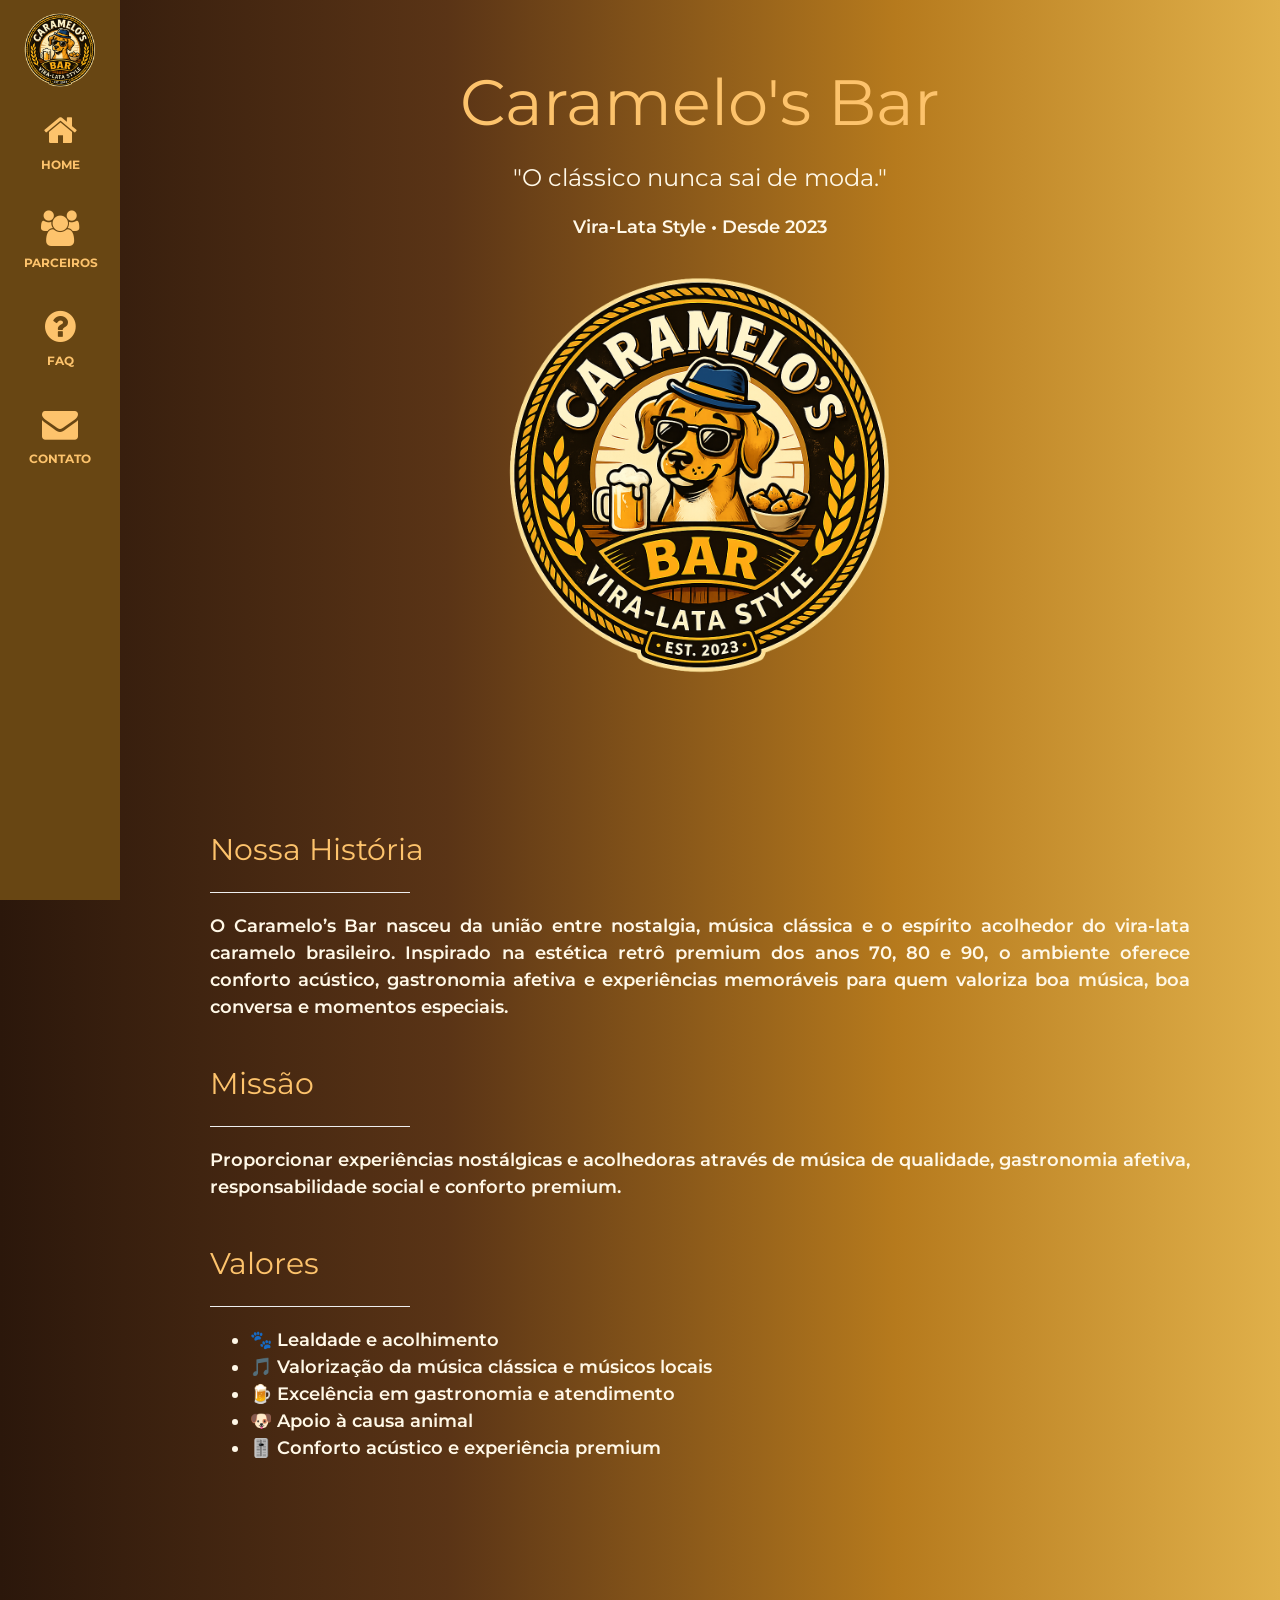
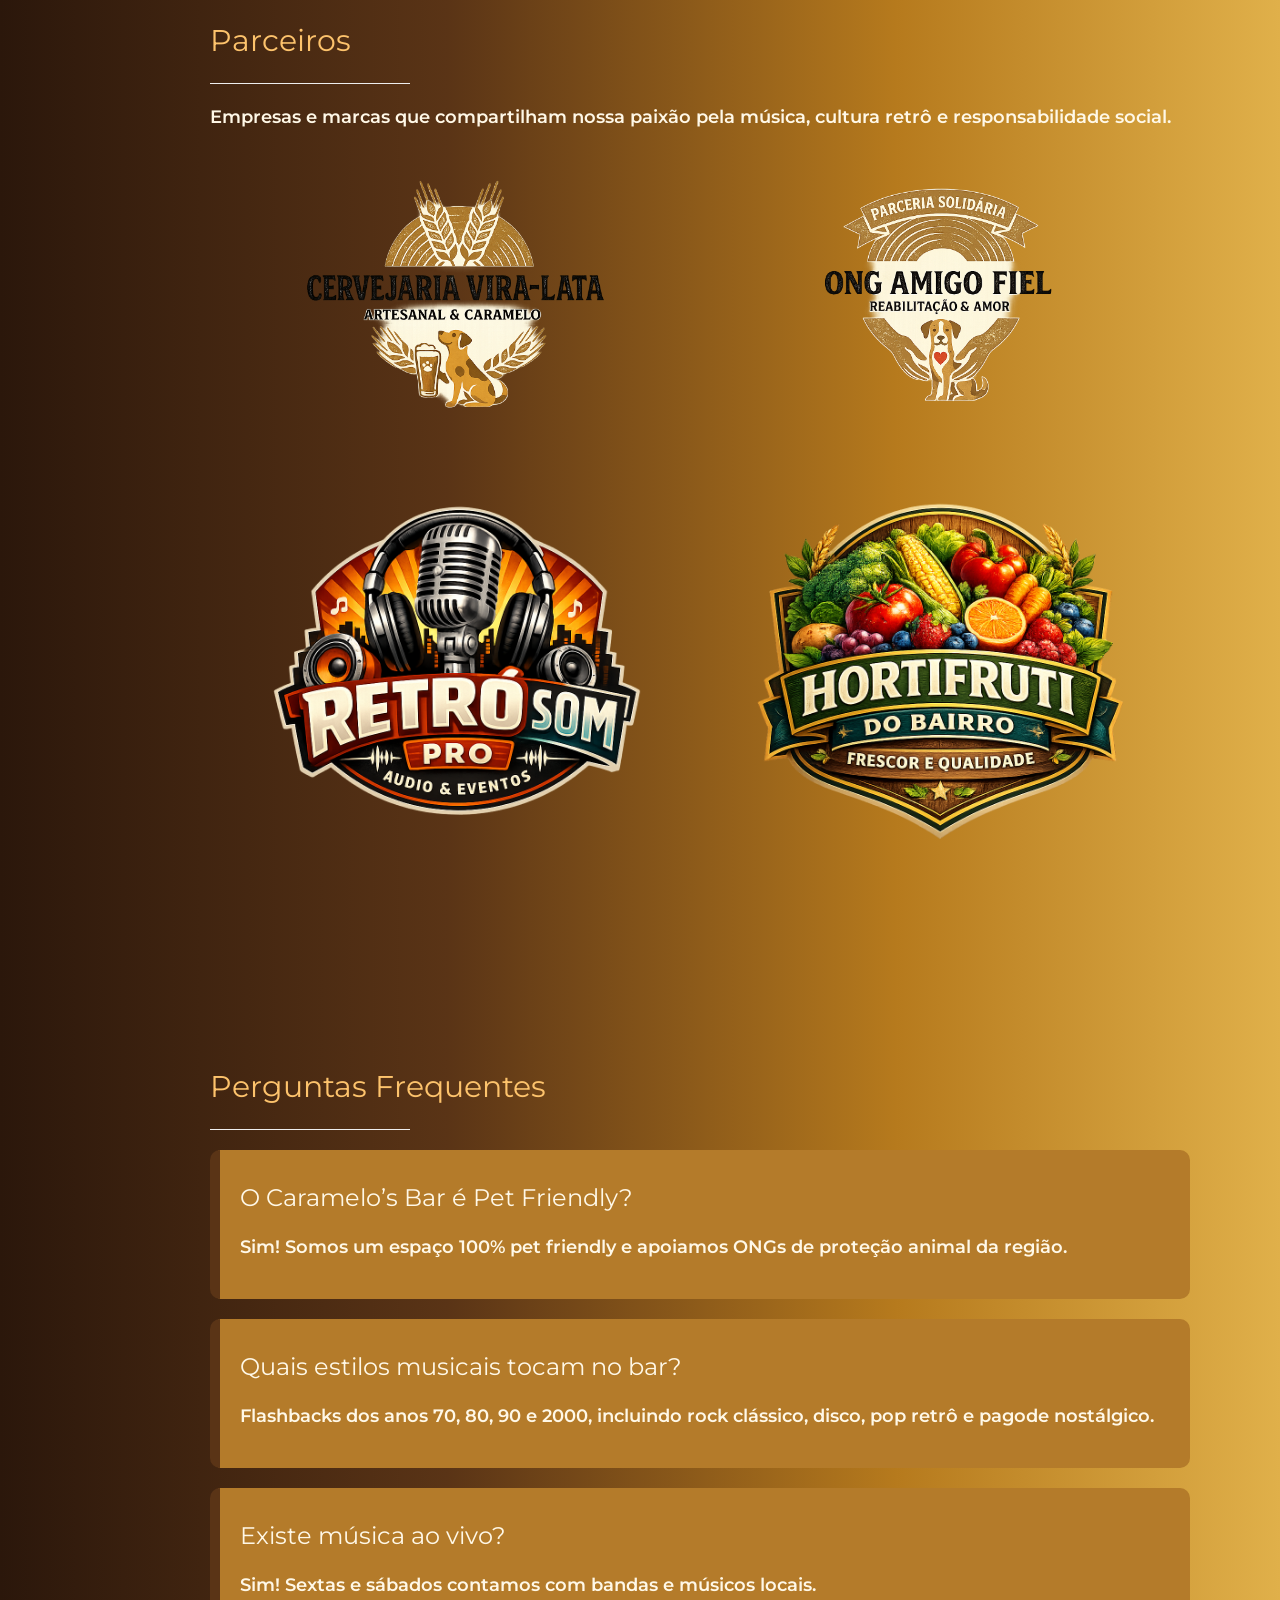
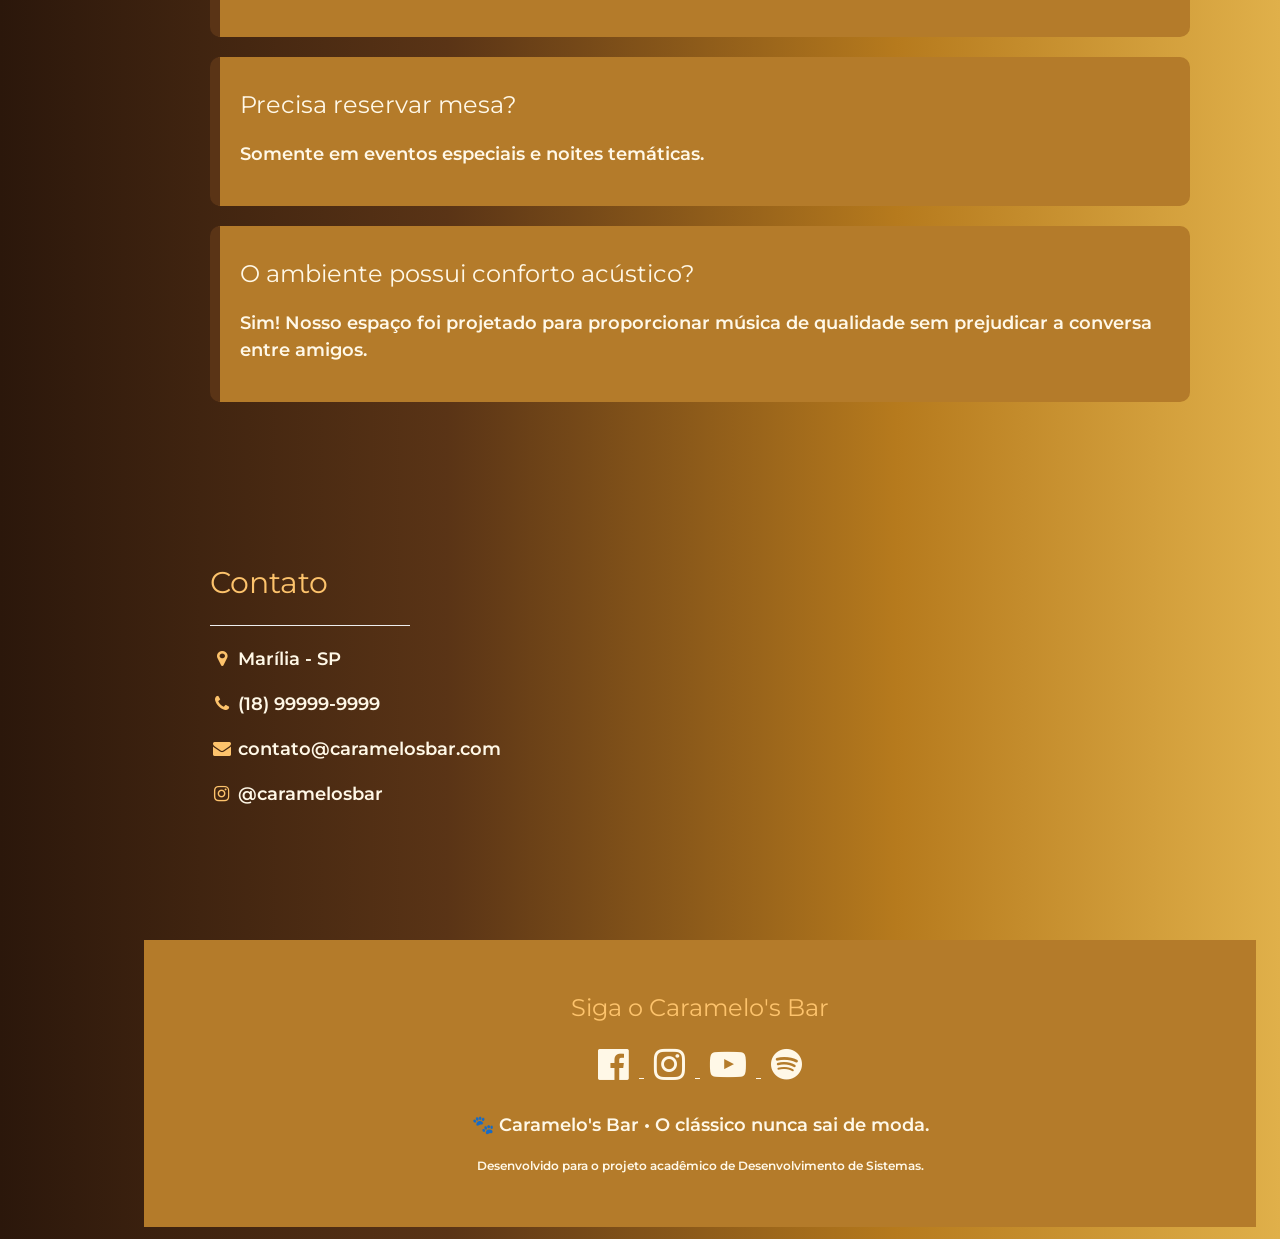
==== site_caramelos_bar/index.html @ 5e8f4277 "primeiro commit" ====
<!DOCTYPE html>
<html lang="pt-br">

<head>

<meta charset="UTF-8">

<meta name="viewport" content="width=device-width, initial-scale=1">

<title>Caramelo's Bar</title>

<link href="https://fonts.googleapis.com/css2?family=Montserrat:wght@400;600;700&display=swap" rel="stylesheet">

<!-- W3.CSS -->
<link rel="stylesheet"
href="https://www.w3schools.com/w3css/4/w3.css">

<!-- Font Awesome -->
<link rel="stylesheet"
href="https://cdnjs.cloudflare.com/ajax/libs/font-awesome/4.7.0/css/font-awesome.min.css">

<style>

html{
scroll-behavior:smooth;
}

body,h1,h2,h3,h4,h5,h6{
font-family: "Montserrat", sans-serif;
}

body{
background: linear-gradient(
to right,
#2B170B 0%,
#5A3416 35%,
#B67A1D 70%,
#E0B04A 100%
);
margin:0;
font-size:18px;
font-weight:600;
color:#fff8e7;
}

.w3-sidebar{
width:120px;
background:#684613;
color:#fdc36c;
}

.w3-sidebar p{
    font-size:12px;
    font-weight:bold;
    margin-top:5px;
}

#main{
margin-left:120px;
}

.w3-text-caramelo{
color:#fdc36c;
}

.banner{
width:40%;
border-radius:15px;
transition:0.3s;
}

.section-title{
margin-top:40px;
}

.card-faq{
background:#b47b2a;
padding:20px;
border-left:10px solid #5A3416;
border-radius:10px;
margin-bottom:20px;
transition:0.3s;
}

.card-faq:hover{
transform:scale(1.02);
background:#8a5a21;
}

.parceiro-img{
border-radius:15px;
transition:0.3s;
}

.parceiro-img:hover{
opacity:0.8;
transform:scale(1.03);
}

footer{
background:#b47b2a;
padding:40px;
margin-top:50px;
}

.social-icons i{
margin:10px;
transition:0.3s;
}

.social-icons i:hover{
color:#5A3416;
transform:scale(1.2);
}

.logo-sidebar{
width: 100px;
height:auto;
padding:10px;
display:block;
margin:auto;
}

.nav-mobile{
display:none;
}

@media only screen and (max-width:600px){

#main{
margin-left:0;
}

.w3-sidebar{
display:none;
}

.nav-mobile{
display:block;
}

.banner{
width: 100%;
}

}

</style>

</head>

<body>

<!-- SIDEBAR -->

<nav class="w3-sidebar w3-bar-block w3-center w3-hide-small">

<img src="imagens/caramelo.png"
class="logo-sidebar">

<a href="#home"
class="w3-bar-item w3-button w3-padding-large w3-hover-black">

<i class="fa fa-home w3-xxlarge"></i>

<p>HOME</p>

</a>

<a href="#parceiros"
class="w3-bar-item w3-button w3-padding-large w3-hover-black">

<i class="fa fa-users w3-xxlarge"></i>

<p>PARCEIROS</p>

</a>

<a href="#faq"
class="w3-bar-item w3-button w3-padding-large w3-hover-black">

<i class="fa fa-question-circle w3-xxlarge"></i>

<p>FAQ</p>

</a>

<a href="#contato"
class="w3-bar-item w3-button w3-padding-large w3-hover-black">

<i class="fa fa-envelope w3-xxlarge"></i>

<p>CONTATO</p>

</a>

</nav>

<!-- NAVBAR MOBILE -->

<div class="nav-mobile w3-top w3-hide-large w3-hide-medium">

<nav class="w3-bar w3-black w3-opacity w3-hover-opacity-off w3-center w3-small">

<a href="#home"
class="w3-bar-item w3-button"
style="width:25%">

HOME

</a>

<a href="#parceiros"
class="w3-bar-item w3-button"
style="width:25%">

PARCEIROS

</a>

<a href="#faq"
class="w3-bar-item w3-button"
style="width:25%">

FAQ

</a>

<a href="#contato"
class="w3-bar-item w3-button"
style="width:25%">

CONTATO

</a>

</nav>

</div>

<!-- CONTEÚDO PRINCIPAL -->

<div class="w3-padding-large" id="main">

<!-- HOME -->

<header class="w3-container w3-padding-32 w3-center" id="home">

<h1 class="w3-jumbo">

<span class="w3-text-caramelo">
Caramelo's Bar
</span>

</h1>

<h3>
"O clássico nunca sai de moda."
</h3>

<p>
Vira-Lata Style • Desde 2023
</p>

<img src="imagens/caramelo.png"
alt="Banner do Bar"
class="w3-image banner">

</header>

<!-- SOBRE -->

<div class="w3-content w3-justify w3-padding-64">

<h2 class="w3-text-caramelo section-title">
Nossa História
</h2>

<hr style="width:200px">

<p>

O Caramelo’s Bar nasceu da união entre nostalgia,
música clássica e o espírito acolhedor do vira-lata
caramelo brasileiro.

Inspirado na estética retrô premium dos anos 70, 80 e 90,
o ambiente oferece conforto acústico, gastronomia afetiva
e experiências memoráveis para quem valoriza boa música,
boa conversa e momentos especiais.

</p>

<h2 class="w3-text-caramelo section-title">
Missão
</h2>

<hr style="width:200px">

<p>

Proporcionar experiências nostálgicas e acolhedoras
através de música de qualidade, gastronomia afetiva,
responsabilidade social e conforto premium.

</p>

<h2 class="w3-text-caramelo section-title">
Valores
</h2>

<hr style="width:200px">

<ul>

<li>🐾 Lealdade e acolhimento</li>

<li>🎵 Valorização da música clássica e músicos locais</li>

<li>🍺 Excelência em gastronomia e atendimento</li>

<li>🐶 Apoio à causa animal</li>

<li>🎚️ Conforto acústico e experiência premium</li>

</ul>

</div>

<!-- PARCEIROS -->

<div class="w3-padding-64 w3-content" id="parceiros">

<h2 class="w3-text-caramelo">
Parceiros
</h2>

<hr style="width:200px">

<p>
Empresas e marcas que compartilham nossa paixão
pela música, cultura retrô e responsabilidade social.
</p>

<div class="w3-row-padding w3-margin-top">

<div class="w3-half">

<img src="imagens/cervejaria.png"
alt="Parceiro  do bar: cervejaria artesanal local"
style="width:100%"
class="parceiro-img">

</div>

<div class="w3-half">

<img src="imagens/ong.png"
alt="Parceiro  do bar: ONG de proteção animal"
style="width:100%"
class="parceiro-img">

</div>

<div class="w3-half">

<img src="imagens/retrosom.png"
alt="Parceiro  do bar: Retrosom"
style="width:100%"
class="parceiro-img">

</div>

<div class="w3-half">

<img src="imagens/hortifrut.png"
alt="Parceiro  do bar: Hortifrut"
style="width:100%"
class="parceiro-img">

</div>

</div>

</div>

<!-- FAQ -->

<div class="w3-padding-64 w3-content" id="faq">

<h2 class="w3-text-caramelo">
Perguntas Frequentes
</h2>

<hr style="width:200px">

<div class="card-faq">

<h3>
O Caramelo’s Bar é Pet Friendly?
</h3>

<p>
Sim! Somos um espaço 100% pet friendly e apoiamos
ONGs de proteção animal da região.
</p>

</div>

<div class="card-faq">

<h3>
Quais estilos musicais tocam no bar?
</h3>

<p>
Flashbacks dos anos 70, 80, 90 e 2000,
incluindo rock clássico, disco, pop retrô
e pagode nostálgico.
</p>

</div>

<div class="card-faq">

<h3>
Existe música ao vivo?
</h3>

<p>
Sim! Sextas e sábados contamos com bandas e músicos locais.
</p>

</div>

<div class="card-faq">

<h3>
Precisa reservar mesa?
</h3>

<p>
Somente em eventos especiais e noites temáticas.
</p>

</div>

<div class="card-faq">

<h3>
O ambiente possui conforto acústico?
</h3>

<p>
Sim! Nosso espaço foi projetado para proporcionar música
de qualidade sem prejudicar a conversa entre amigos.
</p>

</div>

</div>

<!-- CONTATO -->

<div class="w3-padding-64 w3-content" id="contato">

<h2 class="w3-text-caramelo">
Contato
</h2>

<hr style="width:200px">

<p>

<i class="fa fa-map-marker fa-fw w3-text-caramelo"></i>

Marília - SP

</p>

<p>

<i class="fa fa-phone fa-fw w3-text-caramelo"></i>

(18) 99999-9999

</p>

<p>

<i class="fa fa-envelope fa-fw w3-text-caramelo"></i>

contato@caramelosbar.com

</p>

<p>

<i class="fa fa-instagram fa-fw w3-text-caramelo"></i>

@caramelosbar

</p>

</div>

<!-- FOOTER -->

<footer class="w3-center">

<h3 class="w3-text-caramelo">
Siga o Caramelo's Bar
</h3>

<div class="social-icons">

<a href="https://facebook.com"
target="_blank">

<i class="fa fa-facebook-official w3-xxlarge"></i>

</a>

<a href="https://instagram.com"
target="_blank">

<i class="fa fa-instagram w3-xxlarge"></i>

</a>

<a href="https://youtube.com"
target="_blank">

<i class="fa fa-youtube-play w3-xxlarge"></i>

</a>

<a href="https://spotify.com"
target="_blank">

<i class="fa fa-spotify w3-xxlarge"></i>

</a>

</div>

<p style="margin-top:20px;">

🐾 Caramelo's Bar • O clássico nunca sai de moda.

</p>

<p class="w3-small">

Desenvolvido para o projeto acadêmico de Desenvolvimento de Sistemas.

</p>

</footer>

</div>

</body>
</html>
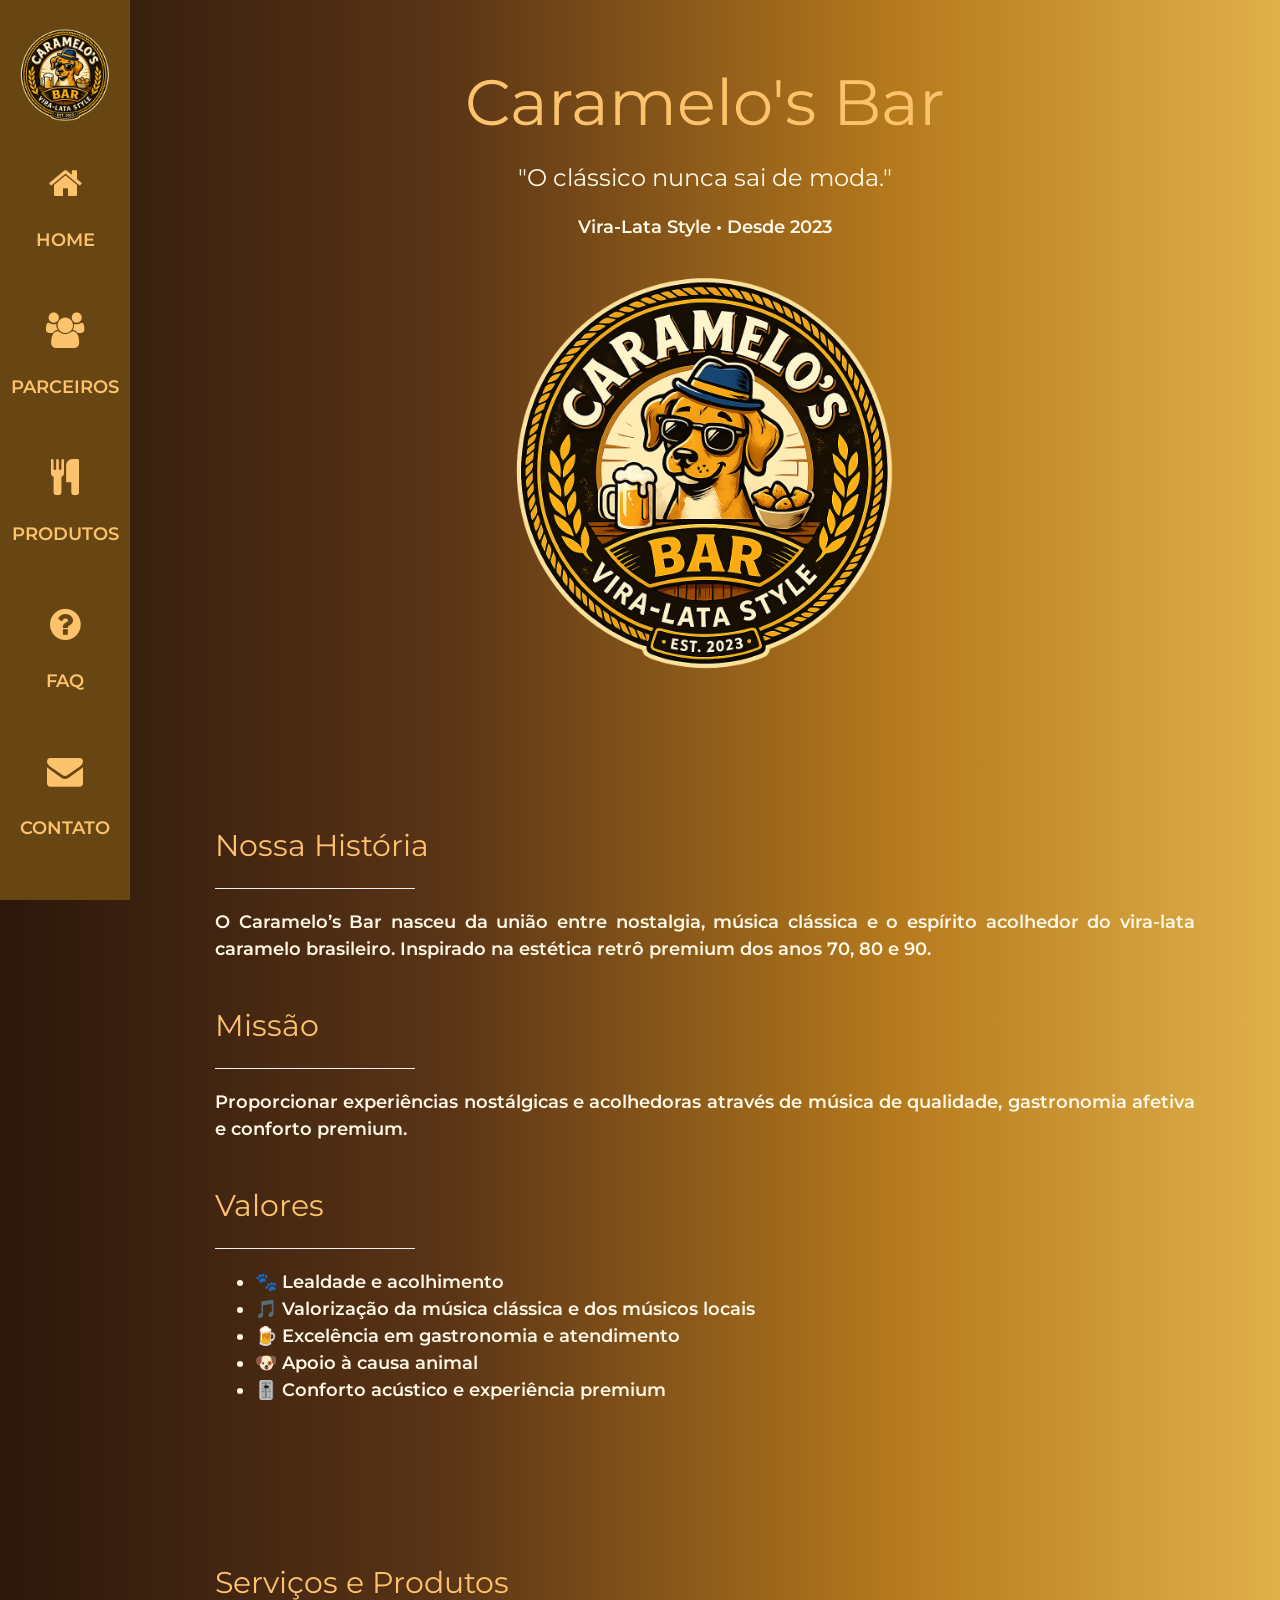
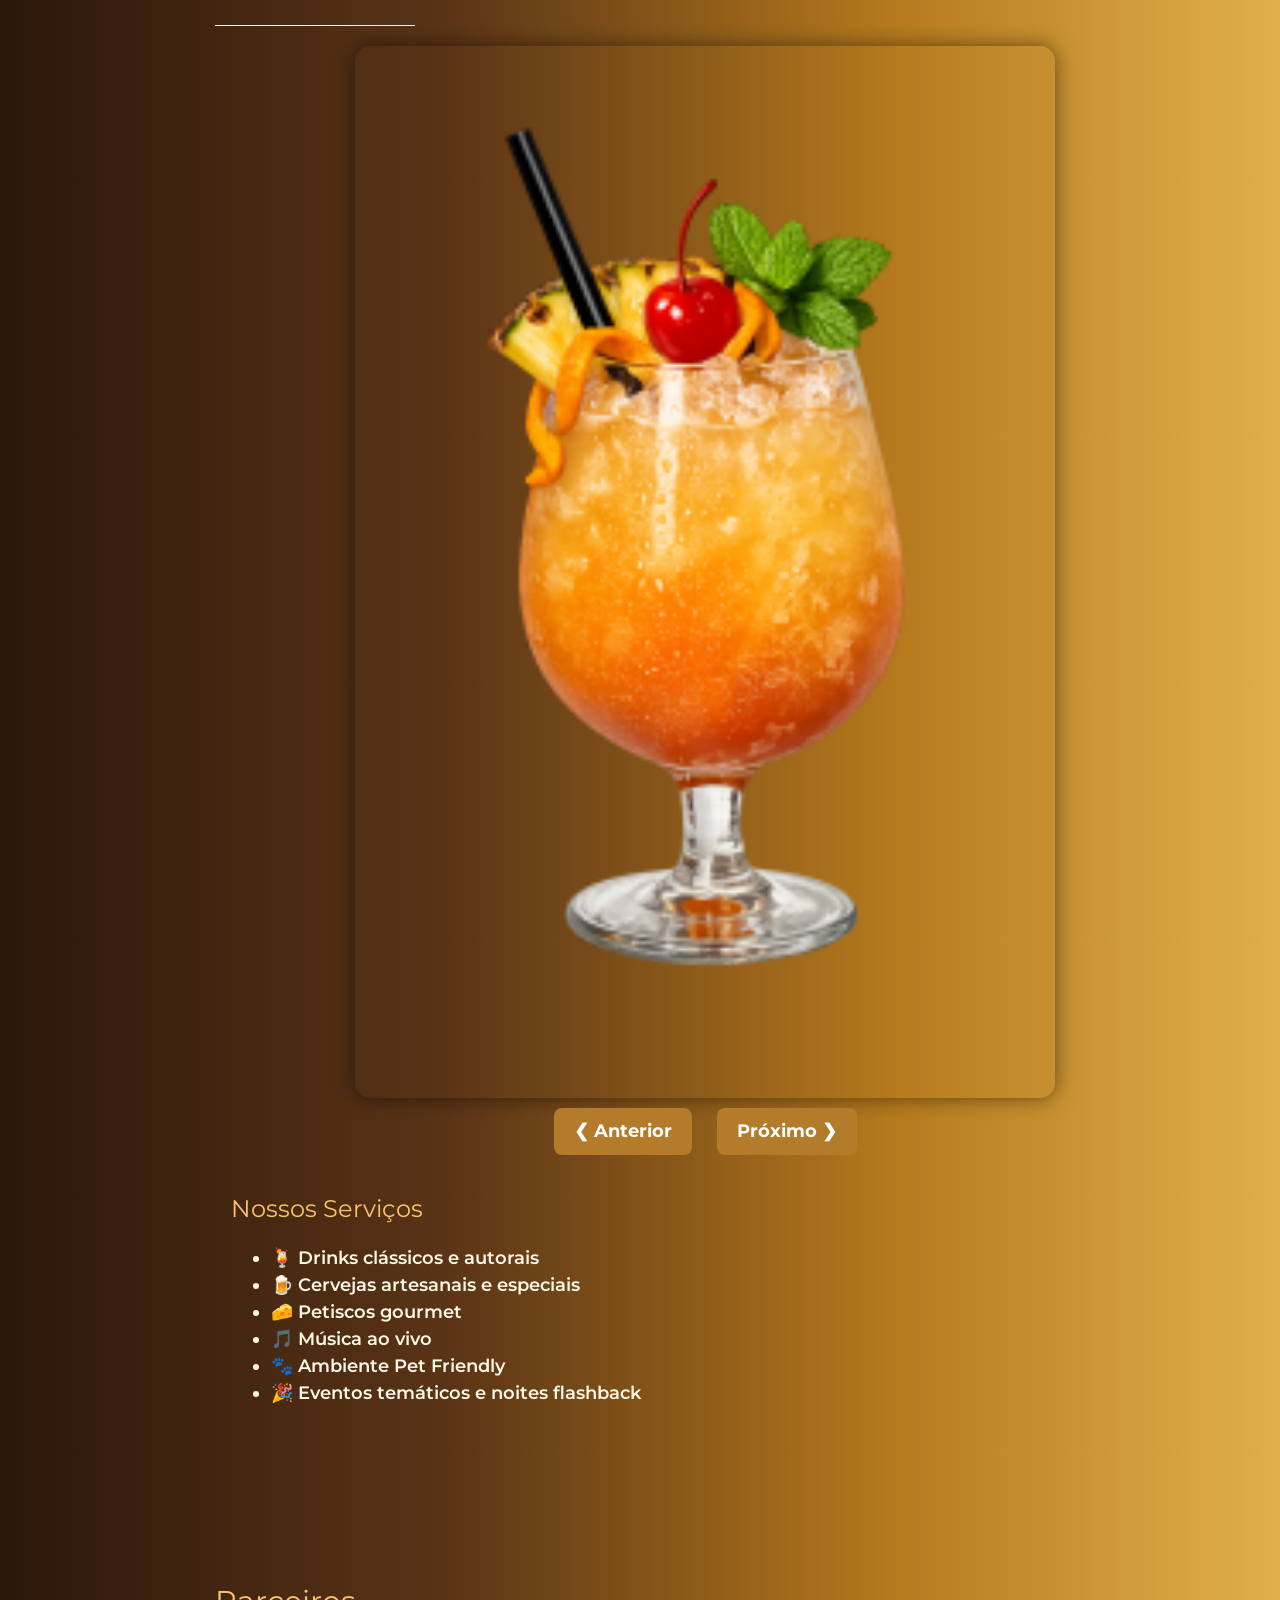
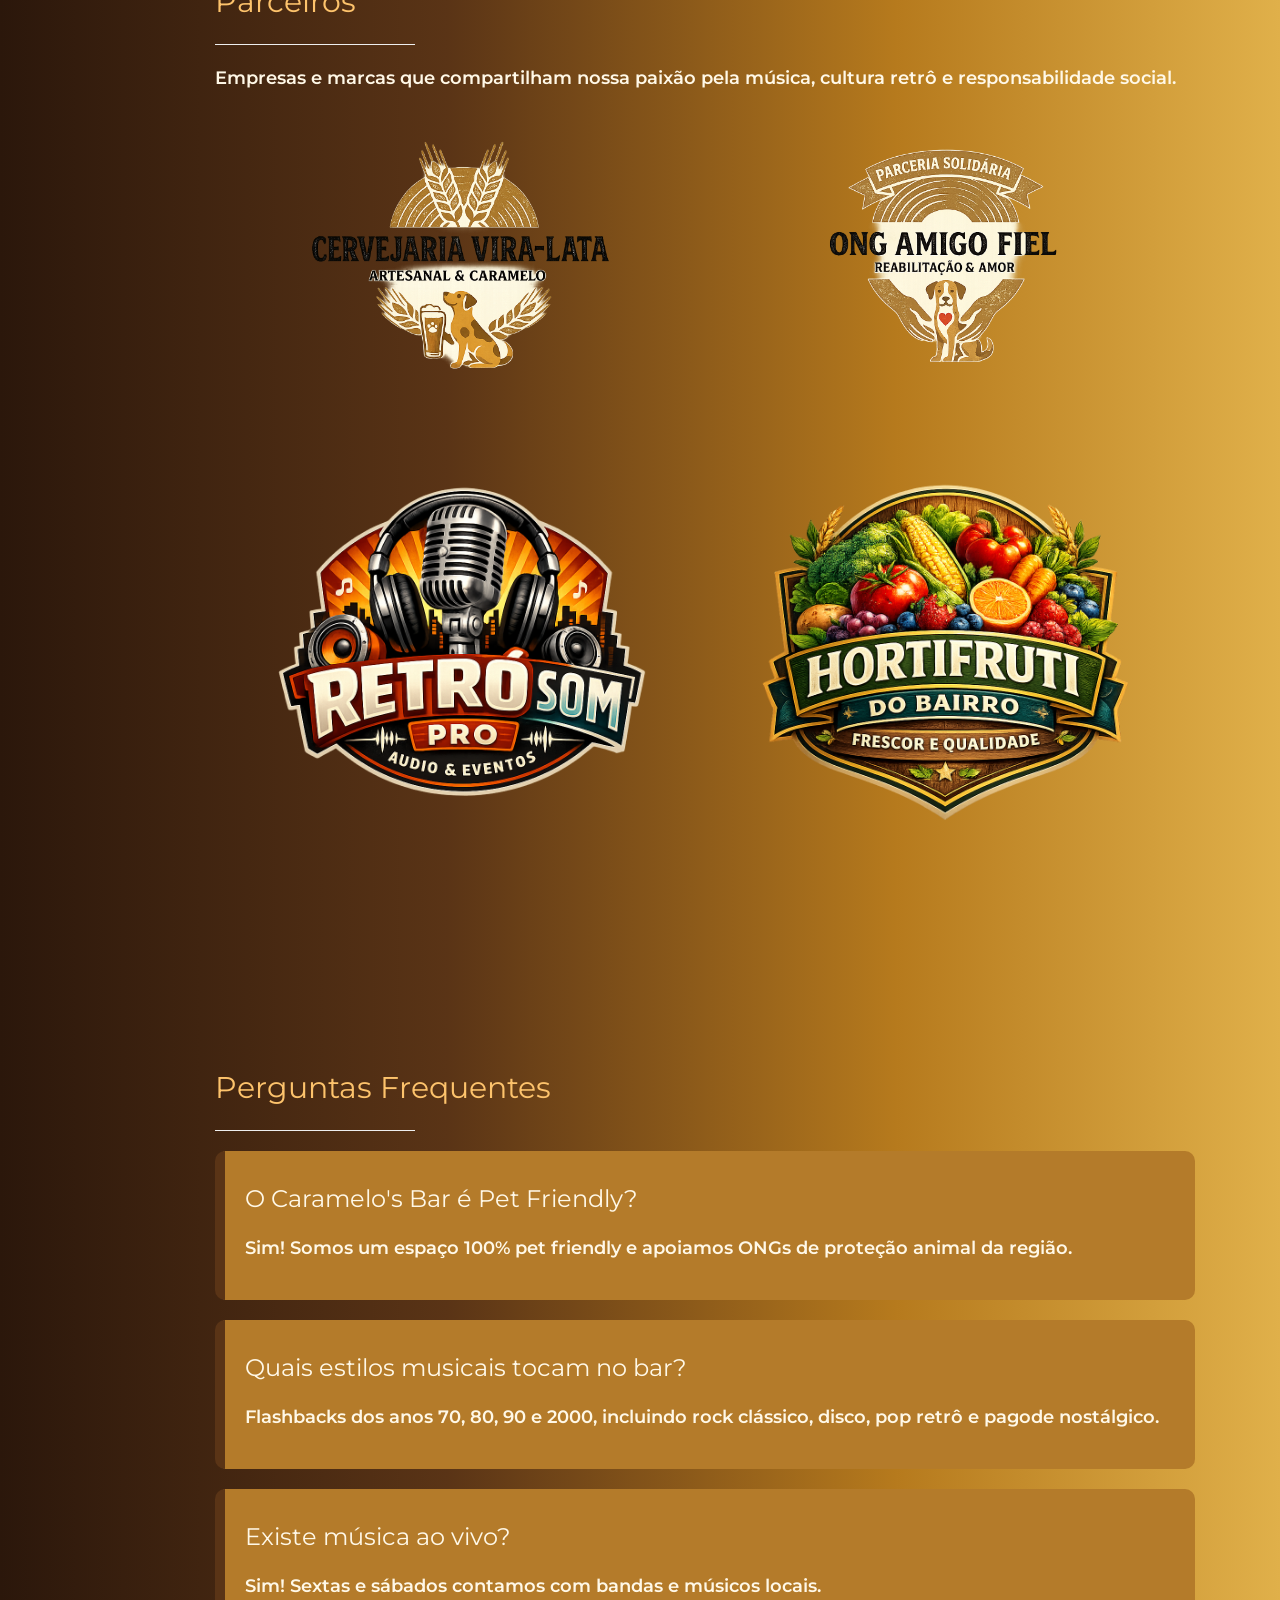
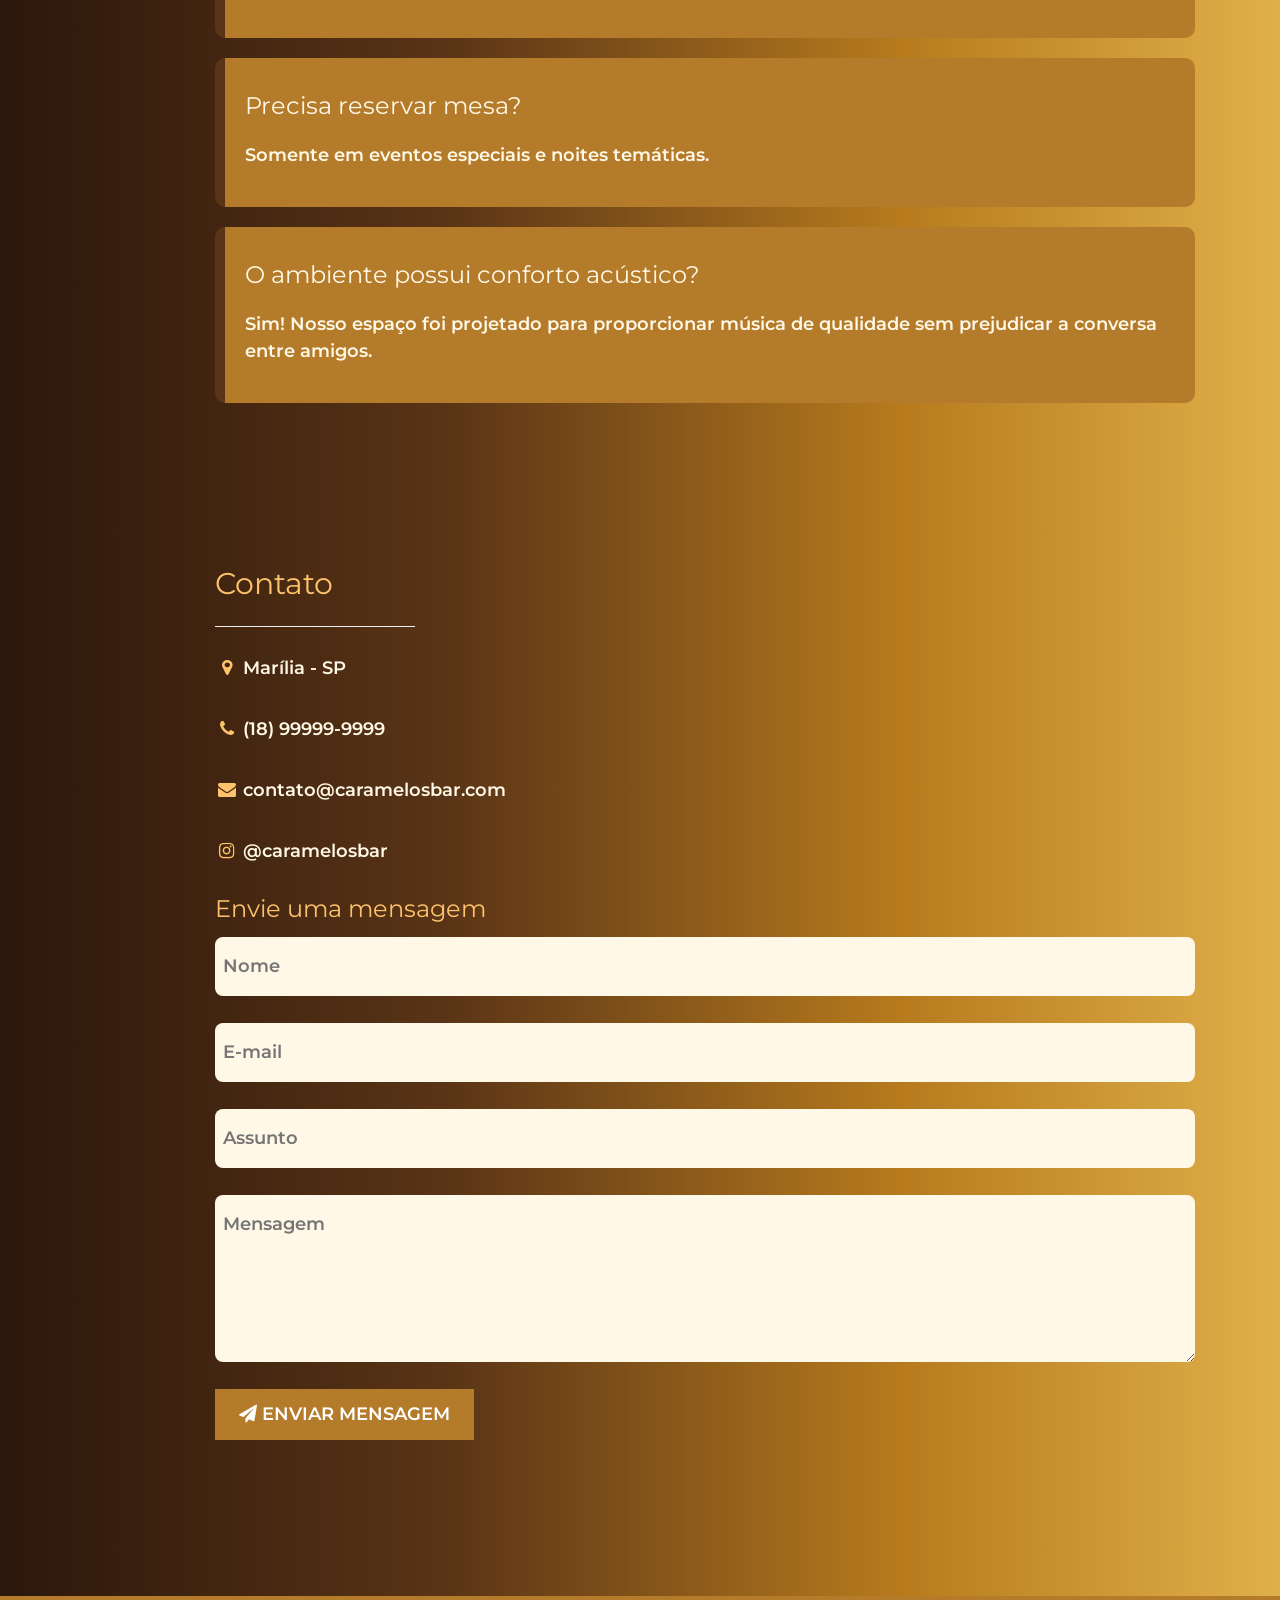
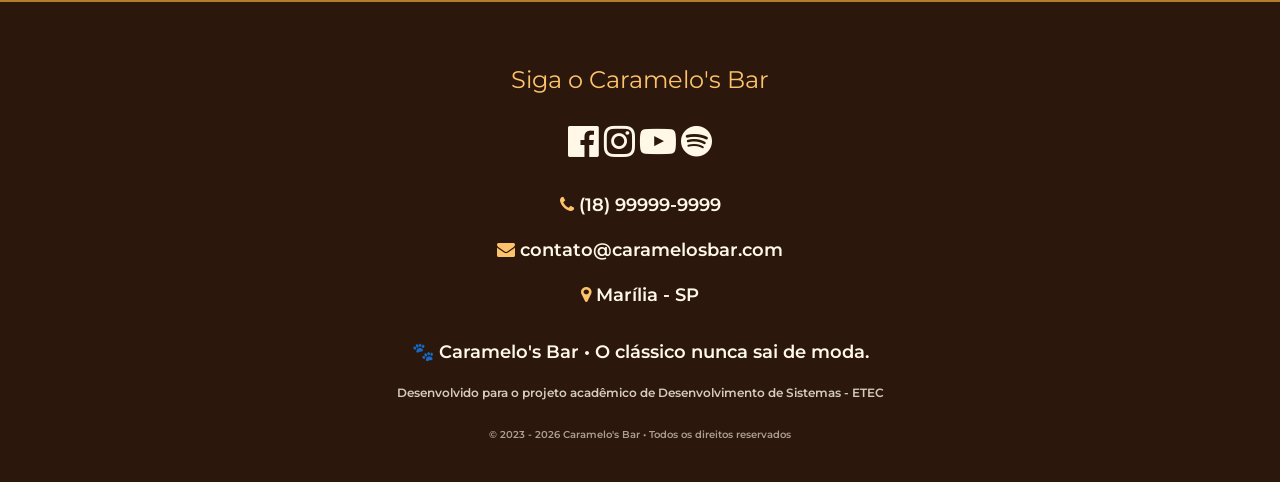
==== commit 9f5455b4: ""feat: adiciona slideshow de produtos, formulário de contato e README do projeto"" ====
--- a/site_caramelos_bar/index.html
+++ b/site_caramelos_bar/index.html
@@ -2,563 +2,448 @@
 <html lang="pt-br">
 
 <head>
-
-<meta charset="UTF-8">
-
-<meta name="viewport" content="width=device-width, initial-scale=1">
-
-<title>Caramelo's Bar</title>
-
-<link href="https://fonts.googleapis.com/css2?family=Montserrat:wght@400;600;700&display=swap" rel="stylesheet">
-
-<!-- W3.CSS -->
-<link rel="stylesheet"
-href="https://www.w3schools.com/w3css/4/w3.css">
-
-<!-- Font Awesome -->
-<link rel="stylesheet"
-href="https://cdnjs.cloudflare.com/ajax/libs/font-awesome/4.7.0/css/font-awesome.min.css">
-
-<style>
-
-html{
-scroll-behavior:smooth;
-}
-
-body,h1,h2,h3,h4,h5,h6{
-font-family: "Montserrat", sans-serif;
-}
-
-body{
-background: linear-gradient(
-to right,
-#2B170B 0%,
-#5A3416 35%,
-#B67A1D 70%,
-#E0B04A 100%
-);
-margin:0;
-font-size:18px;
-font-weight:600;
-color:#fff8e7;
-}
-
-.w3-sidebar{
-width:120px;
-background:#684613;
-color:#fdc36c;
-}
-
-.w3-sidebar p{
-    font-size:12px;
-    font-weight:bold;
-    margin-top:5px;
-}
-
-#main{
-margin-left:120px;
-}
-
-.w3-text-caramelo{
-color:#fdc36c;
-}
-
-.banner{
-width:40%;
-border-radius:15px;
-transition:0.3s;
-}
-
-.section-title{
-margin-top:40px;
-}
-
-.card-faq{
-background:#b47b2a;
-padding:20px;
-border-left:10px solid #5A3416;
-border-radius:10px;
-margin-bottom:20px;
-transition:0.3s;
-}
-
-.card-faq:hover{
-transform:scale(1.02);
-background:#8a5a21;
-}
-
-.parceiro-img{
-border-radius:15px;
-transition:0.3s;
-}
-
-.parceiro-img:hover{
-opacity:0.8;
-transform:scale(1.03);
-}
-
-footer{
-background:#b47b2a;
-padding:40px;
-margin-top:50px;
-}
-
-.social-icons i{
-margin:10px;
-transition:0.3s;
-}
-
-.social-icons i:hover{
-color:#5A3416;
-transform:scale(1.2);
-}
-
-.logo-sidebar{
-width: 100px;
-height:auto;
-padding:10px;
-display:block;
-margin:auto;
-}
-
-.nav-mobile{
-display:none;
-}
-
-@media only screen and (max-width:600px){
-
-#main{
-margin-left:0;
-}
-
-.w3-sidebar{
-display:none;
-}
-
-.nav-mobile{
-display:block;
-}
-
-.banner{
-width: 100%;
-}
-
-}
-
-</style>
-
+    <meta charset="UTF-8">
+    <meta name="viewport" content="width=device-width, initial-scale=1.0">
+    <title>Caramelo's Bar</title>
+    
+    <!-- Google Fonts -->
+    <link href="https://fonts.googleapis.com/css2?family=Montserrat:wght@400;600;700&display=swap" rel="stylesheet">
+    
+    <!-- W3.CSS -->
+    <link rel="stylesheet" href="https://www.w3schools.com/w3css/4/w3.css">
+    
+    <!-- Font Awesome -->
+    <link rel="stylesheet" href="https://cdnjs.cloudflare.com/ajax/libs/font-awesome/4.7.0/css/font-awesome.min.css">
+
+    <style>
+        html {
+            scroll-behavior: smooth;
+        }
+
+        body, h1, h2, h3, h4, h5, h6 {
+            font-family: "Montserrat", sans-serif;
+        }
+
+        body {
+            background: linear-gradient(to right, #2B170B 0%, #5A3416 35%, #B67A1D 70%, #E0B04A 100%);
+            margin: 0;
+            font-size: 18px;
+            font-weight: 600;
+            color: #fff8e7;
+        }
+
+        /* ==================== SIDEBAR ==================== */
+        .w3-sidebar {
+            width: 130px;
+            background: #684613;
+            color: #fdc36c;
+        }
+
+        /* Centralização dos ícones e textos da sidebar */
+        .w3-sidebar .w3-bar-item {
+            display: flex !important;
+            flex-direction: column;
+            align-items: center;
+            justify-content: center;
+            text-align: center;
+            padding: 20px 8px !important;
+            transition: all 0.3s ease;
+        }
+
+        .w3-sidebar .w3-bar-item:hover {
+            background: #8a5a21 !important;
+            color: #fff8e7 !important;
+            transform: translateX(8px);
+            box-shadow: 0 0 10px rgba(0, 0, 0, 0.3);
+        }
+
+        .w3-sidebar .w3-bar-item:hover {
+          background: #8a5a21 !important;
+          color: #fff8e7 !important;
+          transform: translateX(8px);
+          box-shadow: 4px 0 10px rgba(0, 0, 0, 0.3);
+        }
+
+        .w3-sidebar .w3-bar-item i {
+            margin-bottom: 8px;
+            transition: all 0.3s ease;
+        }
+
+        .w3-sidebar .w3-bar-item:hover i {
+            transform: scale(1.15);
+            color: #fdc36c;
+        }
+
+        #main {
+            margin-left: 130px;
+        }
+
+        .w3-text-caramelo {
+            color: #fdc36c;
+        }
+
+        .banner {
+            width: 40%;
+            border-radius: 15px;
+            transition: 0.3s;
+        }
+
+        .section-title {
+            margin-top: 40px;
+        }
+
+        .card-faq {
+            background: #b47b2a;
+            padding: 20px;
+            border-left: 10px solid #5A3416;
+            border-radius: 10px;
+            margin-bottom: 20px;
+            transition: 0.3s;
+        }
+
+        .card-faq:hover {
+            transform: scale(1.02);
+            background: #8a5a21;
+        }
+
+        .parceiro-img {
+            border-radius: 15px;
+            transition: transform 0.3s ease, opacity 0.3s ease;
+            margin-bottom: 20px;
+            width: 100%;
+        }
+
+        .parceiro-img:hover {
+            opacity: 0.8;
+            transform: scale(1.03);
+        }
+
+        .mySlides {
+            display: none;
+            width: 100%;
+            border-radius: 15px;
+            box-shadow: 0 0 20px rgba(0, 0, 0, 0.5);
+        }
+
+        .slide-container {
+            max-width: 700px;
+            margin: auto;
+        }
+
+        .slide-btn {
+            background: #b47b2a;
+            color: white;
+            padding: 10px 20px;
+            margin: 10px;
+            border: none;
+            border-radius: 8px;
+            cursor: pointer;
+            font-weight: bold;
+        }
+
+        .slide-btn:hover {
+            background: #8a5a21;
+        }
+
+        .contato-item {
+            transition: 0.3s;
+            cursor: pointer;
+            padding: 8px 0;
+        }
+
+        .contato-item:hover {
+            color: #fdc36c;
+            transform: translateX(10px);
+        }
+
+        .w3-input {
+            background: #fff8e7;
+            color: #2B170B;
+            border: none;
+            border-radius: 8px;
+        }
+
+        /* ==================== FOOTER ==================== */
+        footer {
+            background: #2B170B;
+            padding: 50px 20px 30px;
+            margin-top: 80px;
+            color: #fff8e7;
+            border-top: 6px solid #b47b2a;
+        }
+        /* ==================== EFEITO HOVER NOS ÍCONES DO FOOTER ==================== */
+        .social-icons a {
+            color: #fff8e7;
+            transition: all 0.3s ease;
+            display: inline-block;
+        }
+
+        .social-icons a:hover {
+            color: #fdc36c;
+            transform: scale(1.25) rotate(8deg); /* Efeito de aumentar + leve rotação */
+            filter: brightness(1.2);
+        }
+
+        .social-icons a:active {
+            transform: scale(1.1);
+        }
+
+        @media only screen and (max-width: 600px) {
+            #main {
+                margin-left: 0;
+            }
+            .w3-sidebar {
+                display: none;
+            }
+            .banner {
+                width: 100%;
+            }
+        }
+    </style>
 </head>
 
 <body>
 
-<!-- SIDEBAR -->
-
-<nav class="w3-sidebar w3-bar-block w3-center w3-hide-small">
-
-<img src="imagens/caramelo.png"
-class="logo-sidebar">
-
-<a href="#home"
-class="w3-bar-item w3-button w3-padding-large w3-hover-black">
-
-<i class="fa fa-home w3-xxlarge"></i>
-
-<p>HOME</p>
-
-</a>
-
-<a href="#parceiros"
-class="w3-bar-item w3-button w3-padding-large w3-hover-black">
-
-<i class="fa fa-users w3-xxlarge"></i>
-
-<p>PARCEIROS</p>
-
-</a>
-
-<a href="#faq"
-class="w3-bar-item w3-button w3-padding-large w3-hover-black">
-
-<i class="fa fa-question-circle w3-xxlarge"></i>
-
-<p>FAQ</p>
-
-</a>
-
-<a href="#contato"
-class="w3-bar-item w3-button w3-padding-large w3-hover-black">
-
-<i class="fa fa-envelope w3-xxlarge"></i>
-
-<p>CONTATO</p>
-
-</a>
-
-</nav>
-
-<!-- NAVBAR MOBILE -->
-
-<div class="nav-mobile w3-top w3-hide-large w3-hide-medium">
-
-<nav class="w3-bar w3-black w3-opacity w3-hover-opacity-off w3-center w3-small">
-
-<a href="#home"
-class="w3-bar-item w3-button"
-style="width:25%">
-
-HOME
-
-</a>
-
-<a href="#parceiros"
-class="w3-bar-item w3-button"
-style="width:25%">
-
-PARCEIROS
-
-</a>
-
-<a href="#faq"
-class="w3-bar-item w3-button"
-style="width:25%">
-
-FAQ
-
-</a>
-
-<a href="#contato"
-class="w3-bar-item w3-button"
-style="width:25%">
-
-CONTATO
-
-</a>
-
-</nav>
-
-</div>
-
-<!-- CONTEÚDO PRINCIPAL -->
-
-<div class="w3-padding-large" id="main">
-
-<!-- HOME -->
-
-<header class="w3-container w3-padding-32 w3-center" id="home">
-
-<h1 class="w3-jumbo">
-
-<span class="w3-text-caramelo">
-Caramelo's Bar
-</span>
-
-</h1>
-
-<h3>
-"O clássico nunca sai de moda."
-</h3>
-
-<p>
-Vira-Lata Style • Desde 2023
-</p>
-
-<img src="imagens/caramelo.png"
-alt="Banner do Bar"
-class="w3-image banner">
-
-</header>
-
-<!-- SOBRE -->
-
-<div class="w3-content w3-justify w3-padding-64">
-
-<h2 class="w3-text-caramelo section-title">
-Nossa História
-</h2>
-
-<hr style="width:200px">
-
-<p>
-
-O Caramelo’s Bar nasceu da união entre nostalgia,
-música clássica e o espírito acolhedor do vira-lata
-caramelo brasileiro.
-
-Inspirado na estética retrô premium dos anos 70, 80 e 90,
-o ambiente oferece conforto acústico, gastronomia afetiva
-e experiências memoráveis para quem valoriza boa música,
-boa conversa e momentos especiais.
-
-</p>
-
-<h2 class="w3-text-caramelo section-title">
-Missão
-</h2>
-
-<hr style="width:200px">
-
-<p>
-
-Proporcionar experiências nostálgicas e acolhedoras
-através de música de qualidade, gastronomia afetiva,
-responsabilidade social e conforto premium.
-
-</p>
-
-<h2 class="w3-text-caramelo section-title">
-Valores
-</h2>
-
-<hr style="width:200px">
-
-<ul>
-
-<li>🐾 Lealdade e acolhimento</li>
-
-<li>🎵 Valorização da música clássica e músicos locais</li>
-
-<li>🍺 Excelência em gastronomia e atendimento</li>
-
-<li>🐶 Apoio à causa animal</li>
-
-<li>🎚️ Conforto acústico e experiência premium</li>
-
-</ul>
-
-</div>
-
-<!-- PARCEIROS -->
-
-<div class="w3-padding-64 w3-content" id="parceiros">
-
-<h2 class="w3-text-caramelo">
-Parceiros
-</h2>
-
-<hr style="width:200px">
-
-<p>
-Empresas e marcas que compartilham nossa paixão
-pela música, cultura retrô e responsabilidade social.
-</p>
-
-<div class="w3-row-padding w3-margin-top">
-
-<div class="w3-half">
-
-<img src="imagens/cervejaria.png"
-alt="Parceiro  do bar: cervejaria artesanal local"
-style="width:100%"
-class="parceiro-img">
-
-</div>
-
-<div class="w3-half">
-
-<img src="imagens/ong.png"
-alt="Parceiro  do bar: ONG de proteção animal"
-style="width:100%"
-class="parceiro-img">
-
-</div>
-
-<div class="w3-half">
-
-<img src="imagens/retrosom.png"
-alt="Parceiro  do bar: Retrosom"
-style="width:100%"
-class="parceiro-img">
-
-</div>
-
-<div class="w3-half">
-
-<img src="imagens/hortifrut.png"
-alt="Parceiro  do bar: Hortifrut"
-style="width:100%"
-class="parceiro-img">
-
-</div>
-
-</div>
-
-</div>
-
-<!-- FAQ -->
-
-<div class="w3-padding-64 w3-content" id="faq">
-
-<h2 class="w3-text-caramelo">
-Perguntas Frequentes
-</h2>
-
-<hr style="width:200px">
-
-<div class="card-faq">
-
-<h3>
-O Caramelo’s Bar é Pet Friendly?
-</h3>
-
-<p>
-Sim! Somos um espaço 100% pet friendly e apoiamos
-ONGs de proteção animal da região.
-</p>
-
-</div>
-
-<div class="card-faq">
-
-<h3>
-Quais estilos musicais tocam no bar?
-</h3>
-
-<p>
-Flashbacks dos anos 70, 80, 90 e 2000,
-incluindo rock clássico, disco, pop retrô
-e pagode nostálgico.
-</p>
-
-</div>
-
-<div class="card-faq">
-
-<h3>
-Existe música ao vivo?
-</h3>
-
-<p>
-Sim! Sextas e sábados contamos com bandas e músicos locais.
-</p>
-
-</div>
-
-<div class="card-faq">
-
-<h3>
-Precisa reservar mesa?
-</h3>
-
-<p>
-Somente em eventos especiais e noites temáticas.
-</p>
-
-</div>
-
-<div class="card-faq">
-
-<h3>
-O ambiente possui conforto acústico?
-</h3>
-
-<p>
-Sim! Nosso espaço foi projetado para proporcionar música
-de qualidade sem prejudicar a conversa entre amigos.
-</p>
-
-</div>
-
-</div>
-
-<!-- CONTATO -->
-
-<div class="w3-padding-64 w3-content" id="contato">
-
-<h2 class="w3-text-caramelo">
-Contato
-</h2>
-
-<hr style="width:200px">
-
-<p>
-
-<i class="fa fa-map-marker fa-fw w3-text-caramelo"></i>
-
-Marília - SP
-
-</p>
-
-<p>
-
-<i class="fa fa-phone fa-fw w3-text-caramelo"></i>
-
-(18) 99999-9999
-
-</p>
-
-<p>
-
-<i class="fa fa-envelope fa-fw w3-text-caramelo"></i>
-
-contato@caramelosbar.com
-
-</p>
-
-<p>
-
-<i class="fa fa-instagram fa-fw w3-text-caramelo"></i>
-
-@caramelosbar
-
-</p>
-
-</div>
-
-<!-- FOOTER -->
-
+    <!-- ==================== SIDEBAR ==================== -->
+    <nav class="w3-sidebar w3-bar-block w3-center w3-hide-small">
+        <img src="imagens/caramelo.png" 
+             alt="Logo Caramelo's Bar" 
+             style="width:100px; margin: 25px auto 20px auto; display:block;">
+
+        <a href="#home" class="w3-bar-item w3-button w3-hover-black">
+            <i class="fa fa-home w3-xxlarge"></i>
+            <p>HOME</p>
+        </a>
+
+        <a href="#parceiros" class="w3-bar-item w3-button w3-hover-black">
+            <i class="fa fa-users w3-xxlarge"></i>
+            <p>PARCEIROS</p>
+        </a>
+
+        <a href="#produtos" class="w3-bar-item w3-button w3-hover-black">
+            <i class="fa fa-cutlery w3-xxlarge"></i>
+            <p>PRODUTOS</p>
+        </a>
+
+        <a href="#faq" class="w3-bar-item w3-button w3-hover-black">
+            <i class="fa fa-question-circle w3-xxlarge"></i>
+            <p>FAQ</p>
+        </a>
+
+        <a href="#contato" class="w3-bar-item w3-button w3-hover-black">
+            <i class="fa fa-envelope w3-xxlarge"></i>
+            <p>CONTATO</p>
+        </a>
+    </nav>
+
+    <!-- ==================== NAVBAR MOBILE ==================== -->
+    <div class="w3-top w3-hide-large w3-hide-medium">
+        <nav class="w3-bar w3-black w3-opacity w3-hover-opacity-off w3-center w3-small">
+            <a href="#home" class="w3-bar-item w3-button" style="width:20%">HOME</a>
+            <a href="#parceiros" class="w3-bar-item w3-button" style="width:20%">PARCEIROS</a>
+            <a href="#produtos" class="w3-bar-item w3-button" style="width:20%">PRODUTOS</a>
+            <a href="#faq" class="w3-bar-item w3-button" style="width:20%">FAQ</a>
+            <a href="#contato" class="w3-bar-item w3-button" style="width:20%">CONTATO</a>
+        </nav>
+    </div>
+
+    <!-- ==================== CONTEÚDO PRINCIPAL ==================== -->
+    <div class="w3-padding-large" id="main">
+
+        <!-- HOME -->
+        <header class="w3-container w3-padding-32 w3-center" id="home">
+            <h1 class="w3-jumbo">
+                <span class="w3-text-caramelo">Caramelo's Bar</span>
+            </h1>
+            <h3>"O clássico nunca sai de moda."</h3>
+            <p>Vira-Lata Style • Desde 2023</p>
+            <img src="imagens/caramelo.png" alt="Banner Caramelo's Bar" class="w3-image banner">
+        </header>
+
+        <!-- SOBRE -->
+        <div class="w3-content w3-justify w3-padding-64">
+            <h2 class="w3-text-caramelo section-title">Nossa História</h2>
+            <hr style="width:200px">
+            <p>O Caramelo’s Bar nasceu da união entre nostalgia, música clássica e o espírito acolhedor do vira-lata caramelo brasileiro. Inspirado na estética retrô premium dos anos 70, 80 e 90.</p>
+
+            <h2 class="w3-text-caramelo section-title">Missão</h2>
+            <hr style="width:200px">
+            <p>Proporcionar experiências nostálgicas e acolhedoras através de música de qualidade, gastronomia afetiva e conforto premium.</p>
+
+            <h2 class="w3-text-caramelo section-title">Valores</h2>
+            <hr style="width:200px">
+            <ul>
+                <li>🐾 Lealdade e acolhimento</li>
+                <li>🎵 Valorização da música clássica e dos músicos locais</li>
+                <li>🍺 Excelência em gastronomia e atendimento</li>
+                <li>🐶 Apoio à causa animal</li>
+                <li>🎚️ Conforto acústico e experiência premium</li>
+            </ul>
+        </div>
+
+        <!-- PRODUTOS -->
+        <div class="w3-padding-64 w3-content" id="produtos">
+            <h2 class="w3-text-caramelo">Serviços e Produtos</h2>
+            <hr style="width:200px">
+            
+            <div class="slide-container">
+                <img class="mySlides" src="imagens/drinks.png" alt="Drinks da casa">
+                <img class="mySlides" src="imagens/petiscos.png" alt="Petiscos da casa">
+                <img class="mySlides" src="imagens/atracaomusical.png" alt="Show ao vivo">
+                <img class="mySlides" src="imagens/petfriendly.png" alt="Ambiente Pet Friendly">
+            </div>
+
+            <div class="w3-center">
+                <button class="slide-btn" onclick="plusDivs(-1)">❮ Anterior</button>
+                <button class="slide-btn" onclick="plusDivs(1)">Próximo ❯</button>
+            </div>
+
+            <div class="w3-panel">
+                <h3 class="w3-text-caramelo">Nossos Serviços</h3>
+                <ul>
+                    <li>🍹 Drinks clássicos e autorais</li>
+                    <li>🍺 Cervejas artesanais e especiais</li>
+                    <li>🧀 Petiscos gourmet</li>
+                    <li>🎵 Música ao vivo</li>
+                    <li>🐾 Ambiente Pet Friendly</li>
+                    <li>🎉 Eventos temáticos e noites flashback</li>
+                </ul>
+            </div>
+        </div>
+
+        <!-- PARCEIROS -->
+        <div class="w3-padding-64 w3-content" id="parceiros">
+            <h2 class="w3-text-caramelo">Parceiros</h2>
+            <hr style="width:200px">
+            <p>Empresas e marcas que compartilham nossa paixão pela música, cultura retrô e responsabilidade social.</p>
+            
+            <div class="w3-row-padding w3-margin-top">
+                <div class="w3-half"><img src="imagens/cervejaria.png" alt="Cervejaria Parceira" class="parceiro-img"></div>
+                <div class="w3-half"><img src="imagens/ong.png" alt="ONG Parceira" class="parceiro-img"></div>
+                <div class="w3-half"><img src="imagens/retrosom.png" alt="Retrô Som Pro" class="parceiro-img"></div>
+                <div class="w3-half"><img src="imagens/hortifrut.png" alt="Hortifruti do Bairro" class="parceiro-img"></div>
+            </div>
+        </div>
+
+        <!-- FAQ -->
+        <div class="w3-padding-64 w3-content" id="faq">
+            <h2 class="w3-text-caramelo">Perguntas Frequentes</h2>
+            <hr style="width:200px">
+
+            <div class="card-faq">
+                <h3>O Caramelo's Bar é Pet Friendly?</h3>
+                <p>Sim! Somos um espaço 100% pet friendly e apoiamos ONGs de proteção animal da região.</p>
+            </div>
+
+            <div class="card-faq">
+                <h3>Quais estilos musicais tocam no bar?</h3>
+                <p>Flashbacks dos anos 70, 80, 90 e 2000, incluindo rock clássico, disco, pop retrô e pagode nostálgico.</p>
+            </div>
+
+            <div class="card-faq">
+                <h3>Existe música ao vivo?</h3>
+                <p>Sim! Sextas e sábados contamos com bandas e músicos locais.</p>
+            </div>
+
+            <div class="card-faq">
+                <h3>Precisa reservar mesa?</h3>
+                <p>Somente em eventos especiais e noites temáticas.</p>
+            </div>
+
+            <div class="card-faq">
+                <h3>O ambiente possui conforto acústico?</h3>
+                <p>Sim! Nosso espaço foi projetado para proporcionar música de qualidade sem prejudicar a conversa entre amigos.</p>
+            </div>
+        </div>
+
+        <!-- CONTATO -->
+        <div class="w3-padding-64 w3-content" id="contato">
+            <h2 class="w3-text-caramelo">Contato</h2>
+            <hr style="width:200px">
+
+            <p class="contato-item"><i class="fa fa-map-marker fa-fw w3-text-caramelo"></i> Marília - SP</p>
+            <p class="contato-item"><i class="fa fa-phone fa-fw w3-text-caramelo"></i> (18) 99999-9999</p>
+            <p class="contato-item"><i class="fa fa-envelope fa-fw w3-text-caramelo"></i> contato@caramelosbar.com</p>
+            <p class="contato-item"><i class="fa fa-instagram fa-fw w3-text-caramelo"></i> @caramelosbar</p>
+
+            <h3 class="w3-text-caramelo">Envie uma mensagem</h3>
+            <form>
+                <input class="w3-input w3-padding-16" type="text" placeholder="Nome" required>
+                <br>
+                <input class="w3-input w3-padding-16" type="email" placeholder="E-mail" required>
+                <br>
+                <input class="w3-input w3-padding-16" type="text" placeholder="Assunto" required>
+                <br>
+                <textarea class="w3-input w3-padding-16" rows="5" placeholder="Mensagem" required></textarea>
+                <br>
+                <button class="w3-button w3-padding-large" style="background:#b47b2a; color:white;" type="submit">
+                    <i class="fa fa-paper-plane"></i> ENVIAR MENSAGEM
+                </button>
+            </form>
+        </div>
+
+    </div>
+<!-- ==================== FOOTER ==================== -->
 <footer class="w3-center">
-
-<h3 class="w3-text-caramelo">
-Siga o Caramelo's Bar
-</h3>
-
-<div class="social-icons">
-
-<a href="https://facebook.com"
-target="_blank">
-
-<i class="fa fa-facebook-official w3-xxlarge"></i>
-
-</a>
-
-<a href="https://instagram.com"
-target="_blank">
-
-<i class="fa fa-instagram w3-xxlarge"></i>
-
-</a>
-
-<a href="https://youtube.com"
-target="_blank">
-
-<i class="fa fa-youtube-play w3-xxlarge"></i>
-
-</a>
-
-<a href="https://spotify.com"
-target="_blank">
-
-<i class="fa fa-spotify w3-xxlarge"></i>
-
-</a>
-
-</div>
-
-<p style="margin-top:20px;">
-
-🐾 Caramelo's Bar • O clássico nunca sai de moda.
-
-</p>
-
-<p class="w3-small">
-
-Desenvolvido para o projeto acadêmico de Desenvolvimento de Sistemas.
-
-</p>
-
+    <h3 class="w3-text-caramelo">Siga o Caramelo's Bar</h3>
+    
+    <div class="social-icons" style="margin: 25px 0;">
+        <a href="https://facebook.com/caramelosbar" target="_blank" title="Facebook">
+            <i class="fa fa-facebook-official w3-xxlarge"></i>
+        </a>
+        <a href="https://instagram.com/caramelosbar" target="_blank" title="Instagram">
+            <i class="fa fa-instagram w3-xxlarge"></i>
+        </a>
+        <a href="https://youtube.com/@caramelosbar" target="_blank" title="YouTube">
+            <i class="fa fa-youtube-play w3-xxlarge"></i>
+        </a>
+        <a href="https://open.spotify.com/user/caramelosbar" target="_blank" title="Spotify">
+            <i class="fa fa-spotify w3-xxlarge"></i>
+        </a>
+    </div>
+
+    <div style="margin: 30px 0; color: #fff8e7;">
+        <p><i class="fa fa-phone w3-text-caramelo"></i> (18) 99999-9999</p>
+        <p><i class="fa fa-envelope w3-text-caramelo"></i> contato@caramelosbar.com</p>
+        <p><i class="fa fa-map-marker w3-text-caramelo"></i> Marília - SP</p>
+    </div>
+
+    <p style="margin-top:20px; font-size: 18px;"> 
+        🐾 Caramelo's Bar • O clássico nunca sai de moda. 
+    </p>
+    
+    <p class="w3-small" style="opacity: 0.8;">
+        Desenvolvido para o projeto acadêmico de Desenvolvimento de Sistemas - ETEC
+    </p>
+
+    <p class="w3-tiny" style="margin-top: 25px; opacity: 0.6;">
+        &copy; 2023 - 2026 Caramelo's Bar • Todos os direitos reservados
+    </p>
 </footer>
 
-</div>
+    <script>
+        // Carrossel de imagens
+        let slideIndex = 1;
+        showDivs(slideIndex);
+
+        function plusDivs(n) {
+            showDivs(slideIndex += n);
+        }
+
+        function showDivs(n) {
+            let i;
+            let slides = document.getElementsByClassName("mySlides");
+            
+            if (n > slides.length) { slideIndex = 1; }
+            if (n < 1) { slideIndex = slides.length; }
+            
+            for (i = 0; i < slides.length; i++) {
+                slides[i].style.display = "none";
+            }
+            
+            slides[slideIndex - 1].style.display = "block";
+        }
+    </script>
 
 </body>
 </html>
